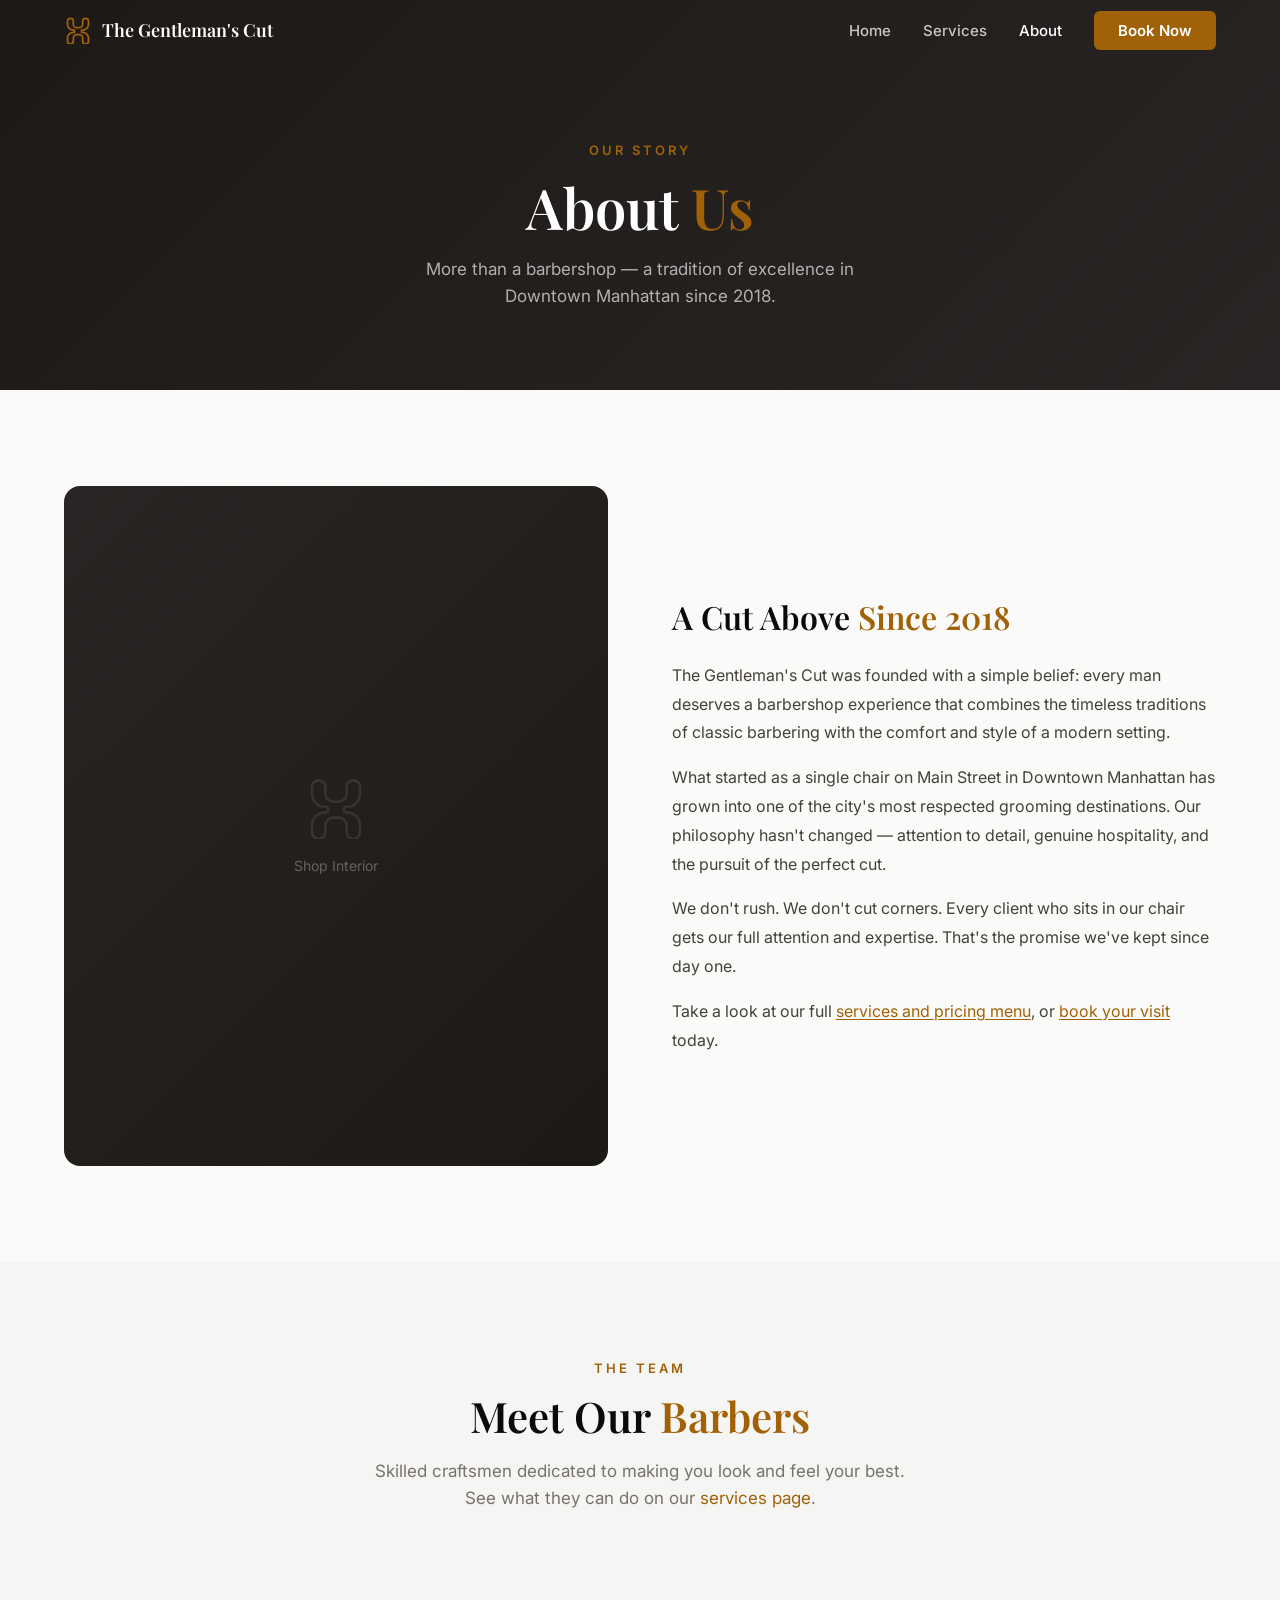
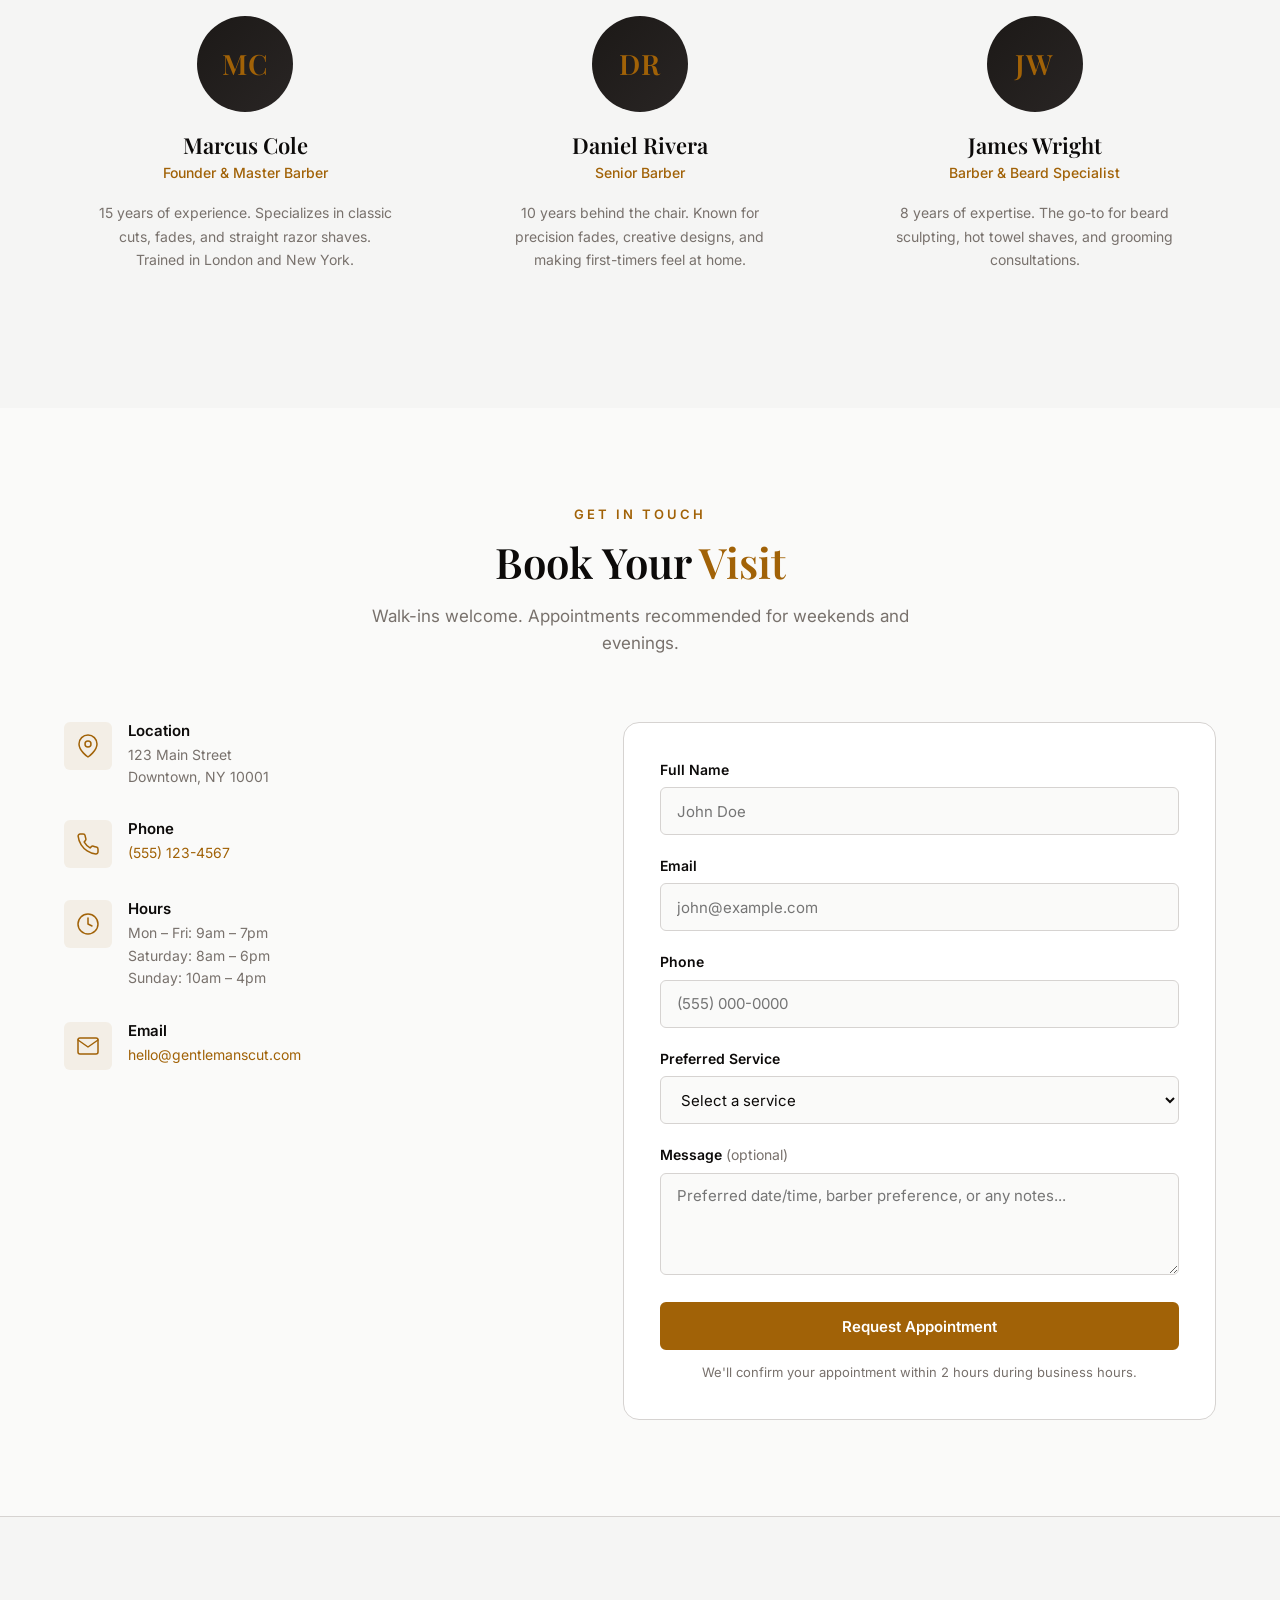
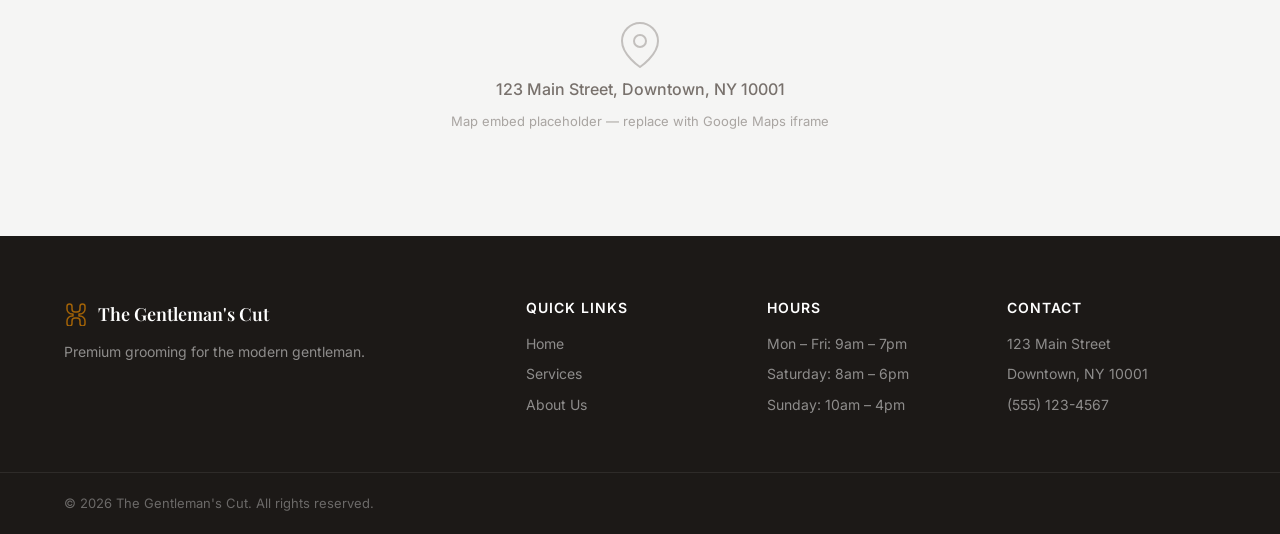
==== about.html @ 681d9142 "Add files via upload" ====
<!DOCTYPE html>
<html lang="en">
<head>
  <meta charset="UTF-8">
  <meta name="viewport" content="width=device-width, initial-scale=1.0">
  <title>About Our Barbers — The Gentleman's Cut, Downtown Manhattan</title>
  <meta name="description" content="Meet the master barbers at The Gentleman's Cut in Downtown Manhattan. Skilled in classic cuts, fades, and straight razor shaves since 2018. Book an appointment or walk in.">
  <link rel="canonical" href="https://www.gentlemanscut.com/about">
  <link rel="preconnect" href="https://fonts.googleapis.com">
  <link rel="preconnect" href="https://fonts.gstatic.com" crossorigin>
  <link href="https://fonts.googleapis.com/css2?family=Inter:wght@300;400;500;600;700&family=Playfair+Display:wght@400;500;600;700&display=swap" rel="stylesheet">
  <link rel="stylesheet" href="styles.css">
</head>
<body>
  <!-- Navigation -->
  <nav class="navbar" id="navbar">
    <div class="container nav-container">
      <a href="index.html" class="nav-logo">
        <span class="logo-icon">
          <svg width="28" height="28" viewBox="0 0 24 24" fill="none" stroke="currentColor" stroke-width="1.5" stroke-linecap="round" stroke-linejoin="round" aria-hidden="true">
            <path d="M5.5 2C4.12 2 3 3.12 3 4.5V7c0 2.76 2.24 5 5 5h1v2H8c-2.76 0-5 2.24-5 5v2.5C3 22.88 4.12 24 5.5 24S8 22.88 8 21.5V19c0-1.66 1.34-3 3-3h2c1.66 0 3 1.34 3 3v2.5c0 1.38 1.12 2.5 2.5 2.5S21 22.88 21 21.5V19c0-2.76-2.24-5-5-5h-1v-2h1c2.76 0 5-2.24 5-5V4.5C21 3.12 19.88 2 18.5 2S16 3.12 16 4.5V7c0 1.66-1.34 3-3 3h-2C9.34 10 8 8.66 8 7V4.5C8 3.12 6.88 2 5.5 2z"/>
          </svg>
        </span>
        <span class="logo-text">The Gentleman's Cut</span>
      </a>
      <button class="nav-toggle" aria-label="Toggle navigation menu" id="navToggle">
        <span></span>
        <span></span>
        <span></span>
      </button>
      <ul class="nav-links" id="navLinks">
        <li><a href="index.html">Home</a></li>
        <li><a href="services.html">Services</a></li>
        <li><a href="about.html" class="active">About</a></li>
        <li><a href="about.html#contact" class="nav-cta">Book Now</a></li>
      </ul>
    </div>
  </nav>

  <!-- Page Header -->
  <section class="page-header">
    <div class="container">
      <p class="section-label">Our Story</p>
      <h1 class="page-title">About <span class="text-accent">Us</span></h1>
      <p class="page-subtitle">More than a barbershop — a tradition of excellence in Downtown Manhattan since 2018.</p>
    </div>
  </section>

  <!-- Story Section -->
  <section class="section">
    <div class="container">
      <div class="story-grid">
        <div class="story-image">
          <div class="story-image-placeholder">
            <svg width="64" height="64" viewBox="0 0 24 24" fill="none" stroke="currentColor" stroke-width="1" stroke-linecap="round" stroke-linejoin="round" opacity="0.3" aria-hidden="true">
              <path d="M5.5 2C4.12 2 3 3.12 3 4.5V7c0 2.76 2.24 5 5 5h1v2H8c-2.76 0-5 2.24-5 5v2.5C3 22.88 4.12 24 5.5 24S8 22.88 8 21.5V19c0-1.66 1.34-3 3-3h2c1.66 0 3 1.34 3 3v2.5c0 1.38 1.12 2.5 2.5 2.5S21 22.88 21 21.5V19c0-2.76-2.24-5-5-5h-1v-2h1c2.76 0 5-2.24 5-5V4.5C21 3.12 19.88 2 18.5 2S16 3.12 16 4.5V7c0 1.66-1.34 3-3 3h-2C9.34 10 8 8.66 8 7V4.5C8 3.12 6.88 2 5.5 2z"/>
            </svg>
            <span>Shop Interior</span>
          </div>
        </div>
        <div class="story-content">
          <h2 class="story-title">A Cut Above <span class="text-accent">Since 2018</span></h2>
          <p>The Gentleman's Cut was founded with a simple belief: every man deserves a barbershop experience that combines the timeless traditions of classic barbering with the comfort and style of a modern setting.</p>
          <p>What started as a single chair on Main Street in Downtown Manhattan has grown into one of the city's most respected grooming destinations. Our philosophy hasn't changed — attention to detail, genuine hospitality, and the pursuit of the perfect cut.</p>
          <p>We don't rush. We don't cut corners. Every client who sits in our chair gets our full attention and expertise. That's the promise we've kept since day one.</p>
          <p>Take a look at our full <a href="services.html">services and pricing menu</a>, or <a href="#contact">book your visit</a> today.</p>
        </div>
      </div>
    </div>
  </section>

  <!-- Team Section -->
  <section class="section section-alt">
    <div class="container">
      <div class="section-header">
        <p class="section-label">The Team</p>
        <h2 class="section-title">Meet Our <span class="text-accent">Barbers</span></h2>
        <p class="section-subtitle">Skilled craftsmen dedicated to making you look and feel your best. See what they can do on our <a href="services.html" style="color: var(--color-accent);">services page</a>.</p>
      </div>
      <div class="team-grid">
        <div class="team-card">
          <div class="team-avatar">
            <span>MC</span>
          </div>
          <h3 class="team-name">Marcus Cole</h3>
          <p class="team-role">Founder & Master Barber</p>
          <p class="team-bio">15 years of experience. Specializes in classic cuts, fades, and straight razor shaves. Trained in London and New York.</p>
        </div>
        <div class="team-card">
          <div class="team-avatar">
            <span>DR</span>
          </div>
          <h3 class="team-name">Daniel Rivera</h3>
          <p class="team-role">Senior Barber</p>
          <p class="team-bio">10 years behind the chair. Known for precision fades, creative designs, and making first-timers feel at home.</p>
        </div>
        <div class="team-card">
          <div class="team-avatar">
            <span>JW</span>
          </div>
          <h3 class="team-name">James Wright</h3>
          <p class="team-role">Barber & Beard Specialist</p>
          <p class="team-bio">8 years of expertise. The go-to for beard sculpting, hot towel shaves, and grooming consultations.</p>
        </div>
      </div>
    </div>
  </section>

  <!-- Contact Section -->
  <section class="section" id="contact">
    <div class="container">
      <div class="section-header">
        <p class="section-label">Get in Touch</p>
        <h2 class="section-title">Book Your <span class="text-accent">Visit</span></h2>
        <p class="section-subtitle">Walk-ins welcome. Appointments recommended for weekends and evenings.</p>
      </div>
      <div class="contact-grid">
        <div class="contact-info">
          <div class="contact-item">
            <div class="contact-icon">
              <svg width="24" height="24" viewBox="0 0 24 24" fill="none" stroke="currentColor" stroke-width="1.5" stroke-linecap="round" stroke-linejoin="round" aria-hidden="true">
                <path d="M21 10c0 7-9 13-9 13s-9-6-9-13a9 9 0 0 1 18 0z"/>
                <circle cx="12" cy="10" r="3"/>
              </svg>
            </div>
            <div>
              <h3>Location</h3>
              <p>123 Main Street<br>Downtown, NY 10001</p>
            </div>
          </div>
          <div class="contact-item">
            <div class="contact-icon">
              <svg width="24" height="24" viewBox="0 0 24 24" fill="none" stroke="currentColor" stroke-width="1.5" stroke-linecap="round" stroke-linejoin="round" aria-hidden="true">
                <path d="M22 16.92v3a2 2 0 0 1-2.18 2 19.79 19.79 0 0 1-8.63-3.07 19.5 19.5 0 0 1-6-6 19.79 19.79 0 0 1-3.07-8.67A2 2 0 0 1 4.11 2h3a2 2 0 0 1 2 1.72 12.84 12.84 0 0 0 .7 2.81 2 2 0 0 1-.45 2.11L8.09 9.91a16 16 0 0 0 6 6l1.27-1.27a2 2 0 0 1 2.11-.45 12.84 12.84 0 0 0 2.81.7A2 2 0 0 1 22 16.92z"/>
              </svg>
            </div>
            <div>
              <h3>Phone</h3>
              <p><a href="tel:+15551234567">(555) 123-4567</a></p>
            </div>
          </div>
          <div class="contact-item">
            <div class="contact-icon">
              <svg width="24" height="24" viewBox="0 0 24 24" fill="none" stroke="currentColor" stroke-width="1.5" stroke-linecap="round" stroke-linejoin="round" aria-hidden="true">
                <circle cx="12" cy="12" r="10"/>
                <polyline points="12 6 12 12 16 14"/>
              </svg>
            </div>
            <div>
              <h3>Hours</h3>
              <p>Mon – Fri: 9am – 7pm<br>
                 Saturday: 8am – 6pm<br>
                 Sunday: 10am – 4pm</p>
            </div>
          </div>
          <div class="contact-item">
            <div class="contact-icon">
              <svg width="24" height="24" viewBox="0 0 24 24" fill="none" stroke="currentColor" stroke-width="1.5" stroke-linecap="round" stroke-linejoin="round" aria-hidden="true">
                <path d="M4 4h16c1.1 0 2 .9 2 2v12c0 1.1-.9 2-2 2H4c-1.1 0-2-.9-2-2V6c0-1.1.9-2 2-2z"/>
                <polyline points="22,6 12,13 2,6"/>
              </svg>
            </div>
            <div>
              <h3>Email</h3>
              <p><a href="mailto:hello@gentlemanscut.com">hello@gentlemanscut.com</a></p>
            </div>
          </div>
        </div>
        <form class="contact-form" onsubmit="handleFormSubmit(event)">
          <div class="form-group">
            <label for="name">Full Name</label>
            <input type="text" id="name" name="name" required placeholder="John Doe">
          </div>
          <div class="form-group">
            <label for="email">Email</label>
            <input type="email" id="email" name="email" required placeholder="john@example.com">
          </div>
          <div class="form-group">
            <label for="phone">Phone</label>
            <input type="tel" id="phone" name="phone" placeholder="(555) 000-0000">
          </div>
          <div class="form-group">
            <label for="service">Preferred Service</label>
            <select id="service" name="service">
              <option value="">Select a service</option>
              <option value="classic-cut">Classic Haircut — $35</option>
              <option value="skin-fade">Skin Fade — $40</option>
              <option value="scissor-cut">Scissor Cut — $45</option>
              <option value="beard-trim">Beard Trim — $20</option>
              <option value="beard-sculpt">Beard Sculpt — $30</option>
              <option value="hot-towel">Hot Towel Shave — $40</option>
              <option value="executive">The Executive — $55</option>
              <option value="full-experience">The Full Experience — $75</option>
              <option value="sharp-up">The Sharp Up — $30</option>
            </select>
          </div>
          <div class="form-group">
            <label for="message">Message <span class="optional">(optional)</span></label>
            <textarea id="message" name="message" rows="4" placeholder="Preferred date/time, barber preference, or any notes..."></textarea>
          </div>
          <button type="submit" class="btn btn-primary btn-full">Request Appointment</button>
          <p class="form-note">We'll confirm your appointment within 2 hours during business hours.</p>
        </form>
      </div>
    </div>
  </section>

  <!-- Map Placeholder -->
  <section class="map-section">
    <div class="map-placeholder">
      <svg width="48" height="48" viewBox="0 0 24 24" fill="none" stroke="currentColor" stroke-width="1" stroke-linecap="round" stroke-linejoin="round" opacity="0.4" aria-hidden="true">
        <path d="M21 10c0 7-9 13-9 13s-9-6-9-13a9 9 0 0 1 18 0z"/>
        <circle cx="12" cy="10" r="3"/>
      </svg>
      <p>123 Main Street, Downtown, NY 10001</p>
      <span class="map-note">Map embed placeholder — replace with Google Maps iframe</span>
    </div>
  </section>

  <!-- Footer -->
  <footer class="footer">
    <div class="container footer-content">
      <div class="footer-brand">
        <a href="index.html" class="nav-logo">
          <span class="logo-icon">
            <svg width="24" height="24" viewBox="0 0 24 24" fill="none" stroke="currentColor" stroke-width="1.5" stroke-linecap="round" stroke-linejoin="round" aria-hidden="true">
              <path d="M5.5 2C4.12 2 3 3.12 3 4.5V7c0 2.76 2.24 5 5 5h1v2H8c-2.76 0-5 2.24-5 5v2.5C3 22.88 4.12 24 5.5 24S8 22.88 8 21.5V19c0-1.66 1.34-3 3-3h2c1.66 0 3 1.34 3 3v2.5c0 1.38 1.12 2.5 2.5 2.5S21 22.88 21 21.5V19c0-2.76-2.24-5-5-5h-1v-2h1c2.76 0 5-2.24 5-5V4.5C21 3.12 19.88 2 18.5 2S16 3.12 16 4.5V7c0 1.66-1.34 3-3 3h-2C9.34 10 8 8.66 8 7V4.5C8 3.12 6.88 2 5.5 2z"/>
            </svg>
          </span>
          <span class="logo-text">The Gentleman's Cut</span>
        </a>
        <p class="footer-tagline">Premium grooming for the modern gentleman.</p>
      </div>
      <div class="footer-links">
        <div class="footer-col">
          <h4>Quick Links</h4>
          <ul>
            <li><a href="index.html">Home</a></li>
            <li><a href="services.html">Services</a></li>
            <li><a href="about.html">About Us</a></li>
          </ul>
        </div>
        <div class="footer-col">
          <h4>Hours</h4>
          <ul>
            <li>Mon – Fri: 9am – 7pm</li>
            <li>Saturday: 8am – 6pm</li>
            <li>Sunday: 10am – 4pm</li>
          </ul>
        </div>
        <div class="footer-col">
          <h4>Contact</h4>
          <ul>
            <li>123 Main Street</li>
            <li>Downtown, NY 10001</li>
            <li><a href="tel:+15551234567">(555) 123-4567</a></li>
          </ul>
        </div>
      </div>
    </div>
    <div class="footer-bottom">
      <div class="container">
        <p>&copy; 2026 The Gentleman's Cut. All rights reserved.</p>
      </div>
    </div>
  </footer>

  <script src="main.js"></script>
</body>
</html>
---- styles.css ----
/* ============================================
   THE GENTLEMAN'S CUT — Design System
   Colors: Dark charcoal + Gold accent
   Typography: Playfair Display + Inter
   ============================================ */

/* --- Reset & Base --- */
*, *::before, *::after {
  margin: 0;
  padding: 0;
  box-sizing: border-box;
}

:root {
  --color-primary: #1C1917;
  --color-primary-light: #292524;
  --color-secondary: #44403C;
  --color-accent: #A16207;
  --color-accent-hover: #CA8A04;
  --color-bg: #FAFAF9;
  --color-bg-alt: #F5F5F4;
  --color-text: #0C0A09;
  --color-text-muted: #78716C;
  --color-card: #FFFFFF;
  --color-border: #D6D3D1;
  --color-destructive: #DC2626;

  --font-heading: 'Playfair Display', Georgia, serif;
  --font-body: 'Inter', -apple-system, BlinkMacSystemFont, sans-serif;

  --shadow-sm: 0 1px 2px rgba(0, 0, 0, 0.05);
  --shadow-md: 0 4px 12px rgba(0, 0, 0, 0.08);
  --shadow-lg: 0 8px 30px rgba(0, 0, 0, 0.12);

  --radius-sm: 6px;
  --radius-md: 10px;
  --radius-lg: 16px;

  --transition: 200ms ease;
}

html {
  scroll-behavior: smooth;
  -webkit-text-size-adjust: 100%;
}

body {
  font-family: var(--font-body);
  font-size: 16px;
  line-height: 1.6;
  color: var(--color-text);
  background-color: var(--color-bg);
  -webkit-font-smoothing: antialiased;
  -moz-osx-font-smoothing: grayscale;
}

a {
  color: inherit;
  text-decoration: none;
}

img {
  max-width: 100%;
  height: auto;
  display: block;
}

ul {
  list-style: none;
}

/* --- Container --- */
.container {
  width: 100%;
  max-width: 1200px;
  margin: 0 auto;
  padding: 0 24px;
}

/* --- Typography --- */
h1, h2, h3, h4, h5, h6 {
  font-family: var(--font-heading);
  font-weight: 600;
  line-height: 1.2;
}

.text-accent {
  color: var(--color-accent);
}

/* --- Buttons --- */
.btn {
  display: inline-flex;
  align-items: center;
  justify-content: center;
  padding: 14px 32px;
  font-family: var(--font-body);
  font-size: 15px;
  font-weight: 600;
  line-height: 1;
  border: 2px solid transparent;
  border-radius: var(--radius-sm);
  cursor: pointer;
  transition: all var(--transition);
  text-decoration: none;
  gap: 8px;
  min-height: 48px;
}

.btn:focus-visible {
  outline: 2px solid var(--color-accent);
  outline-offset: 2px;
}

.btn-primary {
  background-color: var(--color-accent);
  color: #FFFFFF;
  border-color: var(--color-accent);
}

.btn-primary:hover {
  background-color: var(--color-accent-hover);
  border-color: var(--color-accent-hover);
}

.btn-secondary {
  background-color: var(--color-primary);
  color: #FFFFFF;
  border-color: var(--color-primary);
}

.btn-secondary:hover {
  background-color: var(--color-primary-light);
  border-color: var(--color-primary-light);
}

.btn-outline {
  background-color: transparent;
  color: #FFFFFF;
  border-color: rgba(255, 255, 255, 0.4);
}

.btn-outline:hover {
  background-color: rgba(255, 255, 255, 0.1);
  border-color: #FFFFFF;
}

.btn-full {
  width: 100%;
}

/* --- Navigation --- */
.navbar {
  position: fixed;
  top: 0;
  left: 0;
  right: 0;
  z-index: 1000;
  padding: 16px 0;
  transition: all 300ms ease;
  background-color: transparent;
}

.navbar.scrolled {
  background-color: rgba(28, 25, 23, 0.95);
  backdrop-filter: blur(12px);
  -webkit-backdrop-filter: blur(12px);
  padding: 12px 0;
  box-shadow: 0 2px 20px rgba(0, 0, 0, 0.15);
}

.nav-container {
  display: flex;
  align-items: center;
  justify-content: space-between;
}

.nav-logo {
  display: flex;
  align-items: center;
  gap: 10px;
  color: #FFFFFF;
  font-family: var(--font-heading);
  font-size: 18px;
  font-weight: 600;
  transition: opacity var(--transition);
}

.nav-logo:hover {
  opacity: 0.85;
}

.logo-icon {
  display: flex;
  color: var(--color-accent);
}

.nav-links {
  display: flex;
  align-items: center;
  gap: 32px;
}

.nav-links a {
  color: rgba(255, 255, 255, 0.75);
  font-size: 15px;
  font-weight: 500;
  transition: color var(--transition);
  padding: 4px 0;
}

.nav-links a:hover,
.nav-links a.active {
  color: #FFFFFF;
}

.nav-cta {
  background-color: var(--color-accent) !important;
  color: #FFFFFF !important;
  padding: 10px 24px !important;
  border-radius: var(--radius-sm);
  font-weight: 600 !important;
}

.nav-cta:hover {
  background-color: var(--color-accent-hover) !important;
}

.nav-toggle {
  display: none;
  flex-direction: column;
  gap: 5px;
  background: none;
  border: none;
  cursor: pointer;
  padding: 8px;
  min-width: 44px;
  min-height: 44px;
  align-items: center;
  justify-content: center;
}

.nav-toggle span {
  display: block;
  width: 24px;
  height: 2px;
  background-color: #FFFFFF;
  transition: all 250ms ease;
}

/* --- Hero --- */
.hero {
  position: relative;
  min-height: 100dvh;
  display: flex;
  align-items: center;
  background: linear-gradient(135deg, #1C1917 0%, #292524 50%, #1C1917 100%);
  overflow: hidden;
}

.hero::before {
  content: '';
  position: absolute;
  inset: 0;
  background:
    radial-gradient(ellipse at 20% 50%, rgba(161, 98, 7, 0.08) 0%, transparent 60%),
    radial-gradient(ellipse at 80% 20%, rgba(161, 98, 7, 0.05) 0%, transparent 50%);
  pointer-events: none;
}

.hero-overlay {
  position: absolute;
  inset: 0;
  background: url('data:image/svg+xml,<svg xmlns="http://www.w3.org/2000/svg" width="60" height="60"><rect width="60" height="60" fill="none"/><path d="M0 30h60M30 0v60" stroke="rgba(255,255,255,0.02)" stroke-width="1"/></svg>');
  pointer-events: none;
}

.hero-content {
  position: relative;
  z-index: 1;
  padding: 120px 0 80px;
  max-width: 720px;
}

.hero-tagline {
  font-size: 13px;
  font-weight: 600;
  letter-spacing: 3px;
  text-transform: uppercase;
  color: var(--color-accent);
  margin-bottom: 24px;
}

.hero-title {
  font-size: clamp(40px, 6vw, 72px);
  font-weight: 700;
  color: #FFFFFF;
  line-height: 1.1;
  margin-bottom: 24px;
}

.hero-description {
  font-size: 18px;
  color: rgba(255, 255, 255, 0.7);
  line-height: 1.7;
  margin-bottom: 40px;
  max-width: 540px;
}

.hero-actions {
  display: flex;
  gap: 16px;
  flex-wrap: wrap;
}

.hero-stats {
  display: flex;
  align-items: center;
  gap: 32px;
  margin-top: 64px;
  padding-top: 40px;
  border-top: 1px solid rgba(255, 255, 255, 0.1);
}

.stat-number {
  display: block;
  font-family: var(--font-heading);
  font-size: 32px;
  font-weight: 700;
  color: #FFFFFF;
}

.stat-label {
  font-size: 13px;
  color: rgba(255, 255, 255, 0.5);
  text-transform: uppercase;
  letter-spacing: 1px;
  margin-top: 4px;
}

.stat-divider {
  width: 1px;
  height: 40px;
  background-color: rgba(255, 255, 255, 0.1);
}

/* --- Sections --- */
.section {
  padding: 96px 0;
}

.section-dark {
  background-color: var(--color-primary);
  color: #FFFFFF;
}

.section-alt {
  background-color: var(--color-bg-alt);
}

.section-header {
  text-align: center;
  margin-bottom: 64px;
}

.section-label {
  font-size: 13px;
  font-weight: 600;
  letter-spacing: 3px;
  text-transform: uppercase;
  color: var(--color-accent);
  margin-bottom: 12px;
}

.section-title {
  font-size: clamp(28px, 4vw, 42px);
  margin-bottom: 16px;
}

.section-subtitle {
  font-size: 17px;
  color: var(--color-text-muted);
  max-width: 560px;
  margin: 0 auto;
}

.section-dark .section-subtitle {
  color: rgba(255, 255, 255, 0.6);
}

.section-cta {
  text-align: center;
  margin-top: 48px;
}

/* --- Services Preview Grid --- */
.services-grid {
  display: grid;
  grid-template-columns: repeat(auto-fit, minmax(260px, 1fr));
  gap: 24px;
}

.service-card {
  background-color: var(--color-card);
  border: 1px solid var(--color-border);
  border-radius: var(--radius-md);
  padding: 32px 28px;
  transition: all 300ms ease;
}

.service-card:hover {
  transform: translateY(-4px);
  box-shadow: var(--shadow-lg);
  border-color: rgba(161, 98, 7, 0.3);
}

.service-icon {
  width: 56px;
  height: 56px;
  display: flex;
  align-items: center;
  justify-content: center;
  background-color: rgba(161, 98, 7, 0.08);
  border-radius: var(--radius-sm);
  color: var(--color-accent);
  margin-bottom: 20px;
}

.service-name {
  font-size: 20px;
  margin-bottom: 8px;
}

.service-desc {
  font-size: 14px;
  color: var(--color-text-muted);
  line-height: 1.6;
  margin-bottom: 16px;
}

.service-price {
  font-family: var(--font-heading);
  font-size: 18px;
  font-weight: 600;
  color: var(--color-accent);
}

/* --- Features / Why Us --- */
.features-grid {
  display: grid;
  grid-template-columns: repeat(auto-fit, minmax(240px, 1fr));
  gap: 40px;
}

.feature-number {
  font-family: var(--font-heading);
  font-size: 36px;
  font-weight: 700;
  color: var(--color-accent);
  margin-bottom: 12px;
  opacity: 0.6;
}

.feature-title {
  font-size: 20px;
  margin-bottom: 8px;
}

.feature-desc {
  font-size: 15px;
  color: rgba(255, 255, 255, 0.6);
  line-height: 1.6;
}

/* --- Testimonials --- */
.testimonials-grid {
  display: grid;
  grid-template-columns: repeat(auto-fit, minmax(300px, 1fr));
  gap: 24px;
}

.testimonial-card {
  background-color: var(--color-card);
  border: 1px solid var(--color-border);
  border-radius: var(--radius-md);
  padding: 32px;
}

.testimonial-stars {
  display: flex;
  gap: 2px;
  color: var(--color-accent);
  margin-bottom: 16px;
}

.testimonial-text {
  font-size: 15px;
  line-height: 1.7;
  color: var(--color-secondary);
  margin-bottom: 24px;
  font-style: italic;
}

.testimonial-author {
  display: flex;
  align-items: center;
  gap: 12px;
}

.author-avatar {
  width: 44px;
  height: 44px;
  border-radius: 50%;
  background-color: var(--color-primary);
  color: #FFFFFF;
  display: flex;
  align-items: center;
  justify-content: center;
  font-size: 13px;
  font-weight: 600;
  letter-spacing: 0.5px;
}

.author-name {
  font-weight: 600;
  font-size: 15px;
}

.author-role {
  font-size: 13px;
  color: var(--color-text-muted);
}

/* --- CTA Banner --- */
.section-cta-banner {
  background: linear-gradient(135deg, #1C1917 0%, #292524 100%);
  padding: 80px 0;
  text-align: center;
}

.cta-banner-content {
  max-width: 600px;
  margin: 0 auto;
}

.cta-title {
  font-size: clamp(28px, 4vw, 40px);
  color: #FFFFFF;
  margin-bottom: 16px;
}

.cta-description {
  font-size: 17px;
  color: rgba(255, 255, 255, 0.65);
  margin-bottom: 32px;
}

.section-cta-banner .hero-actions {
  justify-content: center;
}

/* --- Page Header --- */
.page-header {
  background: linear-gradient(135deg, #1C1917 0%, #292524 100%);
  padding: 140px 0 80px;
  text-align: center;
}

.page-title {
  font-size: clamp(36px, 5vw, 56px);
  color: #FFFFFF;
  margin-bottom: 16px;
}

.page-subtitle {
  font-size: 17px;
  color: rgba(255, 255, 255, 0.65);
  max-width: 500px;
  margin: 0 auto;
}

.page-header .section-label {
  margin-bottom: 12px;
}

/* --- Services Pricing --- */
.service-category {
  margin-bottom: 24px;
}

.category-header {
  display: flex;
  align-items: center;
  gap: 24px;
  margin-bottom: 32px;
}

.category-title {
  font-size: 28px;
  white-space: nowrap;
}

.category-line {
  flex: 1;
  height: 1px;
  background-color: var(--color-border);
}

.pricing-list {
  display: flex;
  flex-direction: column;
  gap: 0;
}

.pricing-item {
  display: flex;
  align-items: center;
  justify-content: space-between;
  padding: 24px 0;
  border-bottom: 1px solid var(--color-border);
  gap: 24px;
}

.pricing-item:last-child {
  border-bottom: none;
}

.pricing-name {
  font-family: var(--font-heading);
  font-size: 18px;
  font-weight: 600;
  margin-bottom: 4px;
}

.pricing-desc {
  font-size: 14px;
  color: var(--color-text-muted);
}

.pricing-price {
  font-family: var(--font-heading);
  font-size: 24px;
  font-weight: 700;
  color: var(--color-accent);
  white-space: nowrap;
}

.pricing-badge {
  display: inline-block;
  font-family: var(--font-body);
  font-size: 11px;
  font-weight: 600;
  letter-spacing: 0.5px;
  text-transform: uppercase;
  background-color: rgba(161, 98, 7, 0.1);
  color: var(--color-accent);
  padding: 3px 8px;
  border-radius: 4px;
  vertical-align: middle;
  margin-left: 8px;
}

/* --- Packages --- */
.packages-grid {
  display: grid;
  grid-template-columns: repeat(auto-fit, minmax(280px, 1fr));
  gap: 24px;
  margin-top: 16px;
}

.package-card {
  background-color: var(--color-card);
  border: 1px solid var(--color-border);
  border-radius: var(--radius-lg);
  padding: 36px 28px;
  position: relative;
  transition: all 300ms ease;
}

.package-card:hover {
  transform: translateY(-4px);
  box-shadow: var(--shadow-lg);
}

.package-featured {
  border-color: var(--color-accent);
  box-shadow: 0 0 0 1px var(--color-accent);
}

.package-label {
  font-size: 12px;
  font-weight: 700;
  letter-spacing: 1px;
  text-transform: uppercase;
  color: var(--color-accent);
  margin-bottom: 16px;
}

.package-name {
  font-size: 24px;
  margin-bottom: 8px;
}

.package-price {
  margin-bottom: 24px;
}

.price-amount {
  font-family: var(--font-heading);
  font-size: 40px;
  font-weight: 700;
  color: var(--color-primary);
}

.package-includes {
  display: flex;
  flex-direction: column;
  gap: 12px;
  margin-bottom: 28px;
}

.package-includes li {
  display: flex;
  align-items: center;
  gap: 10px;
  font-size: 15px;
  color: var(--color-secondary);
}

.package-includes svg {
  color: var(--color-accent);
  flex-shrink: 0;
}

/* --- Story / About --- */
.story-grid {
  display: grid;
  grid-template-columns: 1fr 1fr;
  gap: 64px;
  align-items: center;
}

.story-image-placeholder {
  aspect-ratio: 4 / 5;
  background: linear-gradient(135deg, #292524, #1C1917);
  border-radius: var(--radius-lg);
  display: flex;
  flex-direction: column;
  align-items: center;
  justify-content: center;
  gap: 16px;
  color: rgba(255, 255, 255, 0.3);
  font-size: 14px;
}

.story-title {
  font-size: 32px;
  margin-bottom: 24px;
}

.story-content p {
  font-size: 16px;
  line-height: 1.8;
  color: var(--color-secondary);
  margin-bottom: 16px;
}

.story-content p:last-child {
  margin-bottom: 0;
}

.story-content a {
  color: var(--color-accent);
  text-decoration: underline;
  text-underline-offset: 2px;
  transition: color var(--transition);
}

.story-content a:hover {
  color: var(--color-accent-hover);
}

/* --- Team --- */
.team-grid {
  display: grid;
  grid-template-columns: repeat(auto-fit, minmax(280px, 1fr));
  gap: 32px;
}

.team-card {
  text-align: center;
  padding: 40px 24px;
}

.team-avatar {
  width: 96px;
  height: 96px;
  border-radius: 50%;
  background: linear-gradient(135deg, #1C1917, #292524);
  color: var(--color-accent);
  display: flex;
  align-items: center;
  justify-content: center;
  font-family: var(--font-heading);
  font-size: 28px;
  font-weight: 600;
  margin: 0 auto 20px;
  letter-spacing: 1px;
}

.team-name {
  font-size: 22px;
  margin-bottom: 4px;
}

.team-role {
  font-size: 14px;
  color: var(--color-accent);
  font-weight: 500;
  margin-bottom: 16px;
}

.team-bio {
  font-size: 14px;
  color: var(--color-text-muted);
  line-height: 1.7;
  max-width: 300px;
  margin: 0 auto;
}

/* --- Contact --- */
.contact-grid {
  display: grid;
  grid-template-columns: 1fr 1.2fr;
  gap: 64px;
  align-items: start;
}

.contact-item {
  display: flex;
  gap: 16px;
  margin-bottom: 32px;
}

.contact-icon {
  width: 48px;
  height: 48px;
  display: flex;
  align-items: center;
  justify-content: center;
  background-color: rgba(161, 98, 7, 0.08);
  border-radius: var(--radius-sm);
  color: var(--color-accent);
  flex-shrink: 0;
}

.contact-item h3 {
  font-family: var(--font-body);
  font-size: 15px;
  font-weight: 600;
  margin-bottom: 4px;
}

.contact-item p {
  font-size: 14px;
  color: var(--color-text-muted);
  line-height: 1.6;
}

.contact-item a {
  color: var(--color-accent);
  transition: color var(--transition);
}

.contact-item a:hover {
  color: var(--color-accent-hover);
}

/* --- Form --- */
.contact-form {
  background-color: var(--color-card);
  border: 1px solid var(--color-border);
  border-radius: var(--radius-lg);
  padding: 36px;
}

.form-group {
  margin-bottom: 20px;
}

.form-group label {
  display: block;
  font-size: 14px;
  font-weight: 600;
  margin-bottom: 6px;
  color: var(--color-text);
}

.optional {
  font-weight: 400;
  color: var(--color-text-muted);
}

.form-group input,
.form-group select,
.form-group textarea {
  width: 100%;
  padding: 12px 16px;
  font-family: var(--font-body);
  font-size: 15px;
  color: var(--color-text);
  background-color: var(--color-bg);
  border: 1px solid var(--color-border);
  border-radius: var(--radius-sm);
  transition: border-color var(--transition);
  min-height: 48px;
}

.form-group input:focus,
.form-group select:focus,
.form-group textarea:focus {
  outline: none;
  border-color: var(--color-accent);
  box-shadow: 0 0 0 3px rgba(161, 98, 7, 0.1);
}

.form-group textarea {
  resize: vertical;
  min-height: 100px;
}

.form-note {
  font-size: 13px;
  color: var(--color-text-muted);
  margin-top: 12px;
  text-align: center;
}

/* --- Map --- */
.map-section {
  height: 320px;
}

.map-placeholder {
  width: 100%;
  height: 100%;
  background-color: var(--color-bg-alt);
  border-top: 1px solid var(--color-border);
  display: flex;
  flex-direction: column;
  align-items: center;
  justify-content: center;
  gap: 8px;
  color: var(--color-text-muted);
}

.map-placeholder p {
  font-size: 16px;
  font-weight: 500;
}

.map-note {
  font-size: 13px;
  opacity: 0.6;
}

/* --- Footer --- */
.footer {
  background-color: var(--color-primary);
  color: rgba(255, 255, 255, 0.8);
  padding-top: 64px;
}

.footer-content {
  display: grid;
  grid-template-columns: 1.2fr 2fr;
  gap: 48px;
  padding-bottom: 48px;
}

.footer-brand .nav-logo {
  margin-bottom: 12px;
}

.footer-tagline {
  font-size: 14px;
  color: rgba(255, 255, 255, 0.5);
}

.footer-links {
  display: grid;
  grid-template-columns: repeat(3, 1fr);
  gap: 32px;
}

.footer-col h4 {
  font-family: var(--font-body);
  font-size: 14px;
  font-weight: 600;
  color: #FFFFFF;
  margin-bottom: 16px;
  text-transform: uppercase;
  letter-spacing: 1px;
}

.footer-col li {
  font-size: 14px;
  margin-bottom: 8px;
  color: rgba(255, 255, 255, 0.5);
}

.footer-col a {
  transition: color var(--transition);
}

.footer-col a:hover {
  color: #FFFFFF;
}

.footer-bottom {
  border-top: 1px solid rgba(255, 255, 255, 0.08);
  padding: 20px 0;
}

.footer-bottom p {
  font-size: 13px;
  color: rgba(255, 255, 255, 0.35);
}

/* ============================================
   RESPONSIVE
   ============================================ */

@media (max-width: 1024px) {
  .story-grid {
    grid-template-columns: 1fr;
    gap: 40px;
  }

  .story-image {
    order: -1;
  }

  .story-image-placeholder {
    aspect-ratio: 16 / 9;
  }
}

@media (max-width: 768px) {
  .section {
    padding: 64px 0;
  }

  /* Mobile Nav */
  .nav-toggle {
    display: flex;
  }

  .nav-links {
    position: fixed;
    top: 0;
    right: -100%;
    width: 280px;
    height: 100dvh;
    background-color: var(--color-primary);
    flex-direction: column;
    align-items: flex-start;
    padding: 80px 32px 32px;
    gap: 0;
    transition: right 300ms ease;
    box-shadow: -4px 0 30px rgba(0, 0, 0, 0.3);
  }

  .nav-links.open {
    right: 0;
  }

  .nav-links li {
    width: 100%;
  }

  .nav-links a {
    display: block;
    padding: 14px 0;
    font-size: 17px;
    border-bottom: 1px solid rgba(255, 255, 255, 0.06);
  }

  .nav-cta {
    margin-top: 16px;
    text-align: center;
  }

  /* Hero */
  .hero-content {
    padding: 100px 0 60px;
  }

  .hero-stats {
    flex-wrap: wrap;
    gap: 24px;
  }

  .stat-divider {
    display: none;
  }

  /* Footer */
  .footer-content {
    grid-template-columns: 1fr;
    gap: 32px;
  }

  .footer-links {
    grid-template-columns: repeat(2, 1fr);
  }

  /* Contact */
  .contact-grid {
    grid-template-columns: 1fr;
    gap: 40px;
  }

  /* Packages */
  .packages-grid {
    grid-template-columns: 1fr;
    max-width: 400px;
    margin-left: auto;
    margin-right: auto;
  }

  .page-header {
    padding: 120px 0 60px;
  }
}

@media (max-width: 480px) {
  .container {
    padding: 0 16px;
  }

  .hero-actions {
    flex-direction: column;
  }

  .hero-actions .btn {
    width: 100%;
  }

  .footer-links {
    grid-template-columns: 1fr;
  }

  .section-cta-banner {
    padding: 60px 0;
  }

  .contact-form {
    padding: 24px;
  }
}

/* --- Reduced Motion --- */
@media (prefers-reduced-motion: reduce) {
  *, *::before, *::after {
    animation-duration: 0.01ms !important;
    transition-duration: 0.01ms !important;
    scroll-behavior: auto !important;
  }
}

/* --- Focus visible --- */
a:focus-visible,
button:focus-visible,
input:focus-visible,
select:focus-visible,
textarea:focus-visible {
  outline: 2px solid var(--color-accent);
  outline-offset: 2px;
}
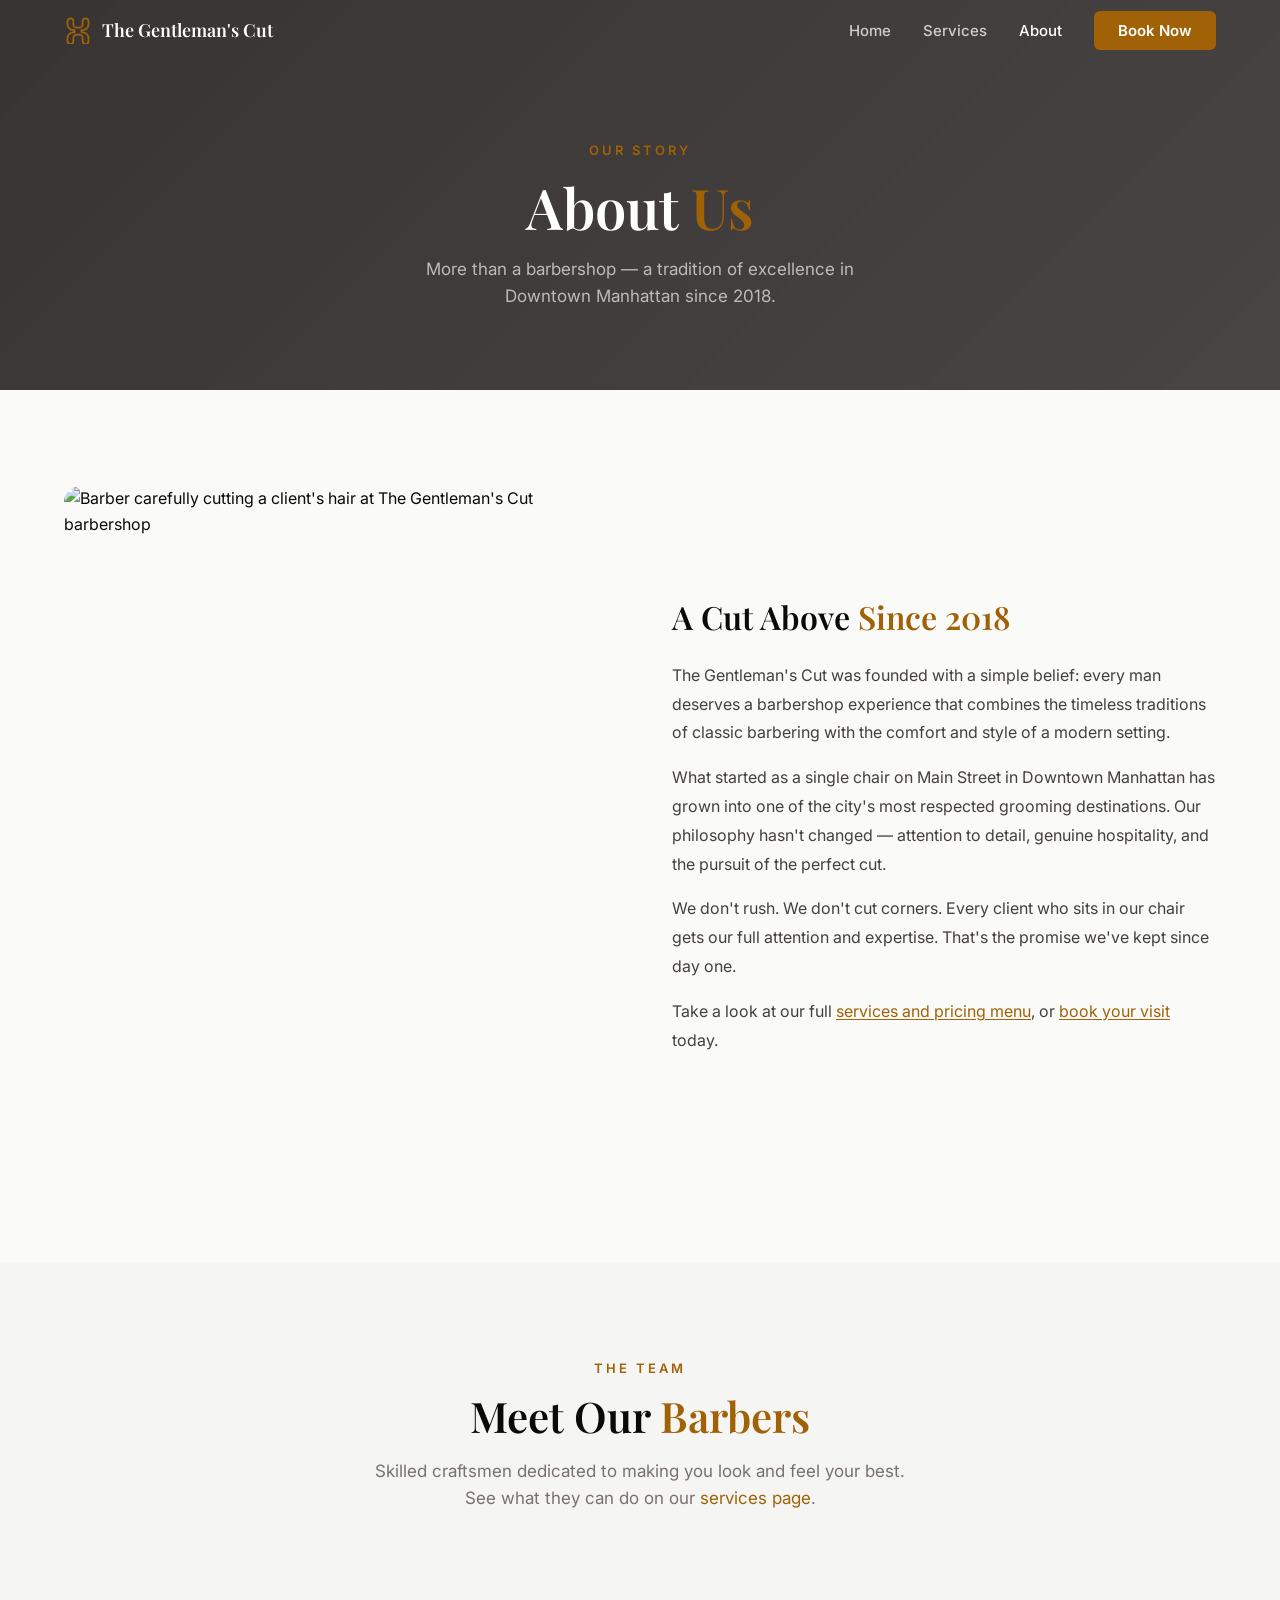
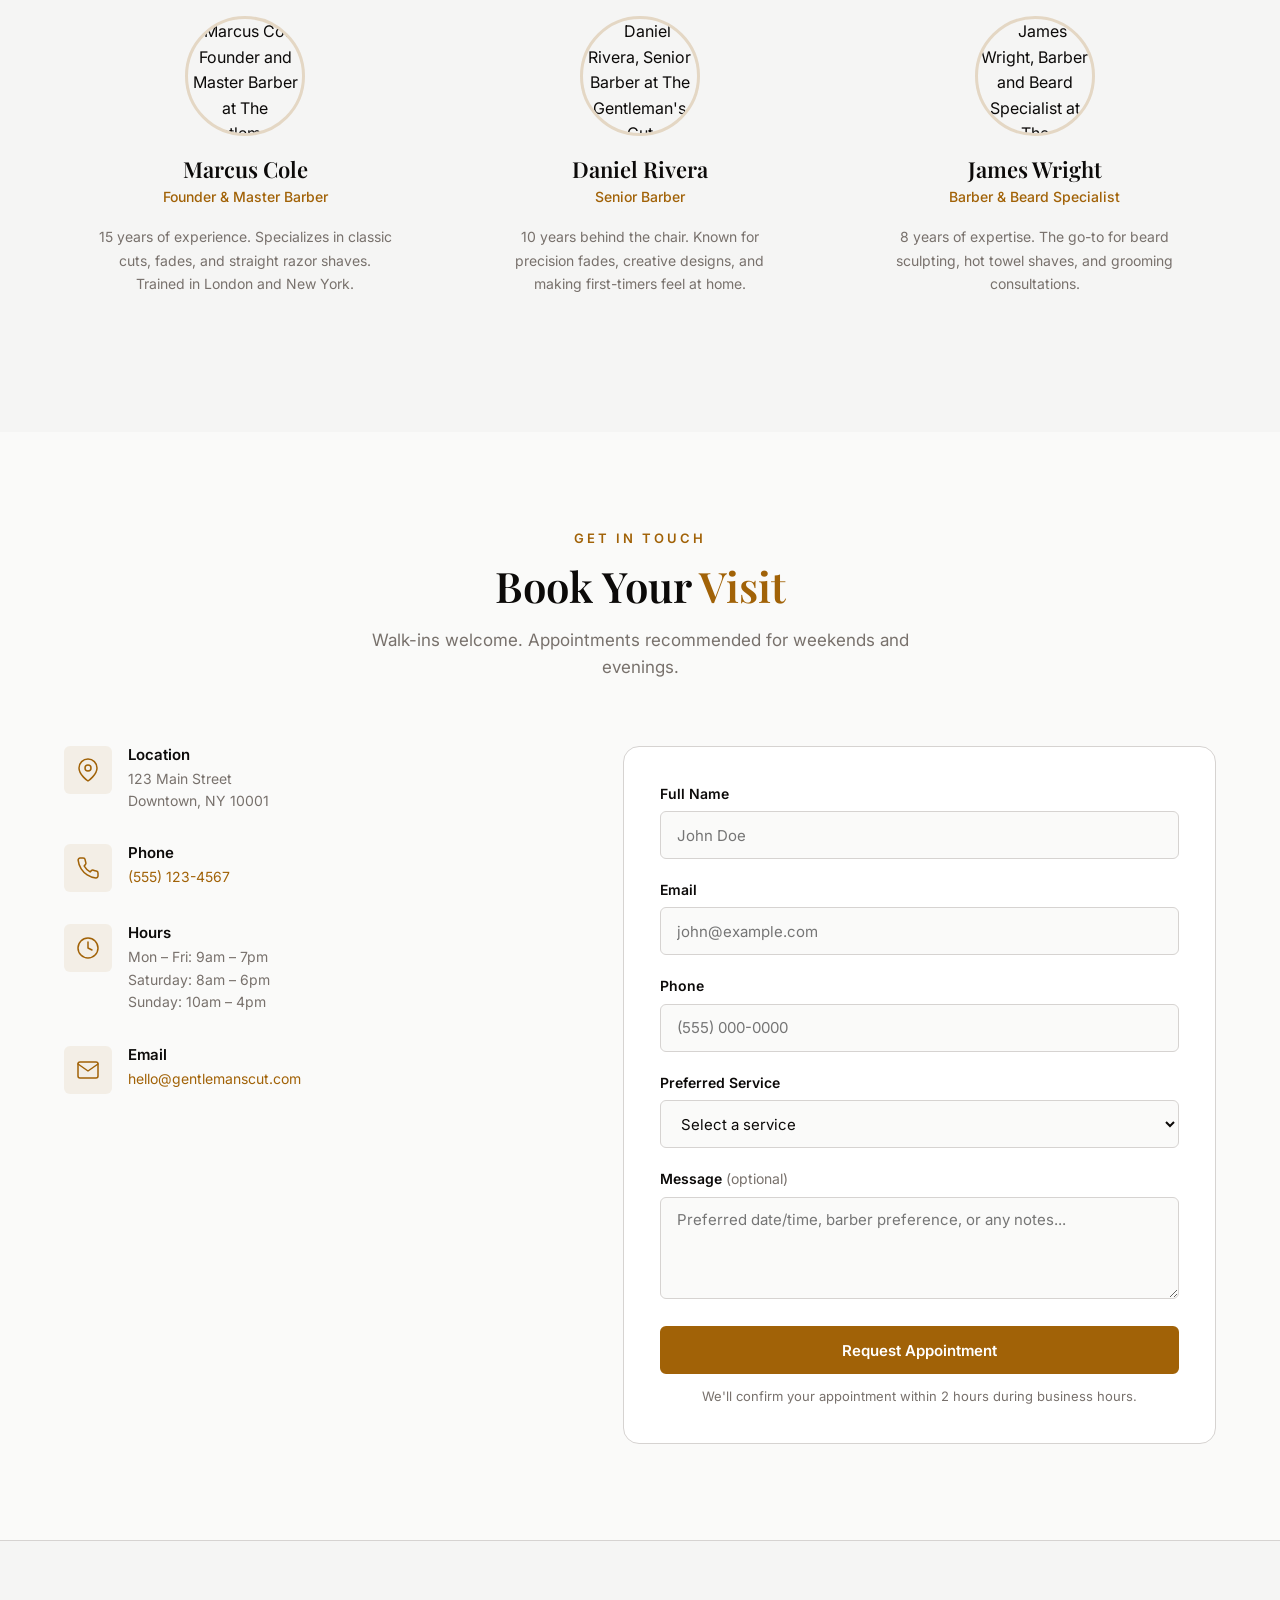
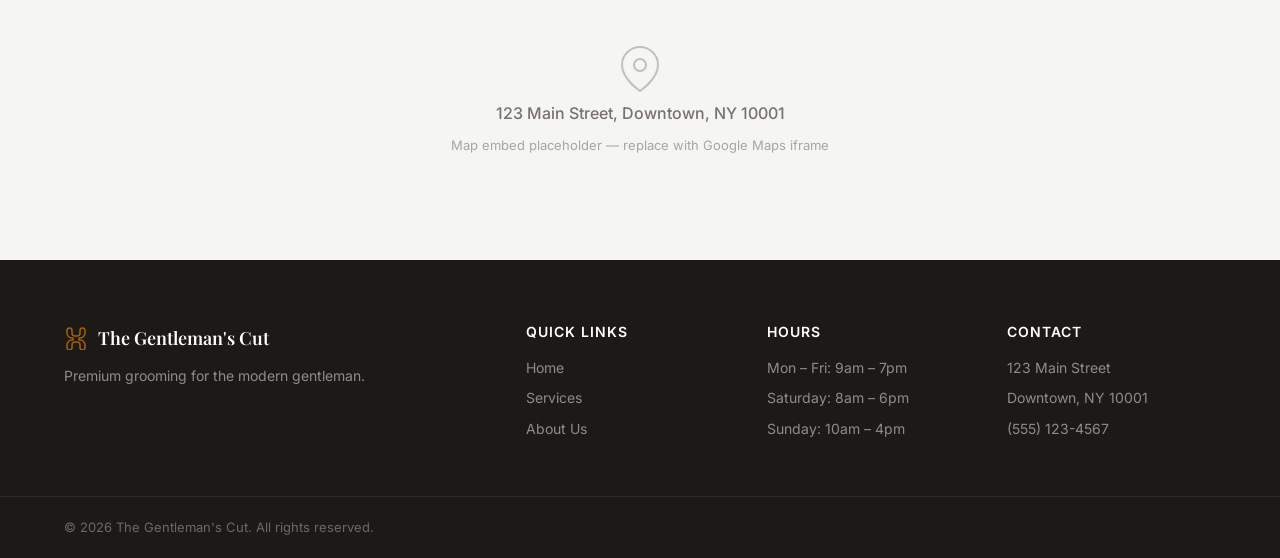
==== commit 00bf69fc: "Add files via upload" ====
--- a/about.html
+++ b/about.html
@@ -5,7 +5,7 @@
   <meta name="viewport" content="width=device-width, initial-scale=1.0">
   <title>About Our Barbers — The Gentleman's Cut, Downtown Manhattan</title>
   <meta name="description" content="Meet the master barbers at The Gentleman's Cut in Downtown Manhattan. Skilled in classic cuts, fades, and straight razor shaves since 2018. Book an appointment or walk in.">
-  <link rel="canonical" href="https://www.gentlemanscut.com/about">
+  <link rel="canonical" href="https://bycedricstudio.github.io/byCedricStudio.github.io-demoBarbershop/about.html">
   <link rel="preconnect" href="https://fonts.googleapis.com">
   <link rel="preconnect" href="https://fonts.gstatic.com" crossorigin>
   <link href="https://fonts.googleapis.com/css2?family=Inter:wght@300;400;500;600;700&family=Playfair+Display:wght@400;500;600;700&display=swap" rel="stylesheet">
@@ -15,7 +15,7 @@
   <!-- Navigation -->
   <nav class="navbar" id="navbar">
     <div class="container nav-container">
-      <a href="index.html" class="nav-logo">
+      <a href="/byCedricStudio.github.io-demoBarbershop/" class="nav-logo">
         <span class="logo-icon">
           <svg width="28" height="28" viewBox="0 0 24 24" fill="none" stroke="currentColor" stroke-width="1.5" stroke-linecap="round" stroke-linejoin="round" aria-hidden="true">
             <path d="M5.5 2C4.12 2 3 3.12 3 4.5V7c0 2.76 2.24 5 5 5h1v2H8c-2.76 0-5 2.24-5 5v2.5C3 22.88 4.12 24 5.5 24S8 22.88 8 21.5V19c0-1.66 1.34-3 3-3h2c1.66 0 3 1.34 3 3v2.5c0 1.38 1.12 2.5 2.5 2.5S21 22.88 21 21.5V19c0-2.76-2.24-5-5-5h-1v-2h1c2.76 0 5-2.24 5-5V4.5C21 3.12 19.88 2 18.5 2S16 3.12 16 4.5V7c0 1.66-1.34 3-3 3h-2C9.34 10 8 8.66 8 7V4.5C8 3.12 6.88 2 5.5 2z"/>
@@ -29,10 +29,10 @@
         <span></span>
       </button>
       <ul class="nav-links" id="navLinks">
-        <li><a href="index.html">Home</a></li>
-        <li><a href="services.html">Services</a></li>
-        <li><a href="about.html" class="active">About</a></li>
-        <li><a href="about.html#contact" class="nav-cta">Book Now</a></li>
+        <li><a href="/byCedricStudio.github.io-demoBarbershop/">Home</a></li>
+        <li><a href="/byCedricStudio.github.io-demoBarbershop/services.html">Services</a></li>
+        <li><a href="/byCedricStudio.github.io-demoBarbershop/about.html" class="active">About</a></li>
+        <li><a href="/byCedricStudio.github.io-demoBarbershop/about.html#contact" class="nav-cta">Book Now</a></li>
       </ul>
     </div>
   </nav>
@@ -51,19 +51,21 @@
     <div class="container">
       <div class="story-grid">
         <div class="story-image">
-          <div class="story-image-placeholder">
-            <svg width="64" height="64" viewBox="0 0 24 24" fill="none" stroke="currentColor" stroke-width="1" stroke-linecap="round" stroke-linejoin="round" opacity="0.3" aria-hidden="true">
-              <path d="M5.5 2C4.12 2 3 3.12 3 4.5V7c0 2.76 2.24 5 5 5h1v2H8c-2.76 0-5 2.24-5 5v2.5C3 22.88 4.12 24 5.5 24S8 22.88 8 21.5V19c0-1.66 1.34-3 3-3h2c1.66 0 3 1.34 3 3v2.5c0 1.38 1.12 2.5 2.5 2.5S21 22.88 21 21.5V19c0-2.76-2.24-5-5-5h-1v-2h1c2.76 0 5-2.24 5-5V4.5C21 3.12 19.88 2 18.5 2S16 3.12 16 4.5V7c0 1.66-1.34 3-3 3h-2C9.34 10 8 8.66 8 7V4.5C8 3.12 6.88 2 5.5 2z"/>
-            </svg>
-            <span>Shop Interior</span>
-          </div>
+          <img
+            src="https://images.unsplash.com/photo-1599351431202-1e0f0137899a?w=800&q=80&auto=format"
+            alt="Barber carefully cutting a client's hair at The Gentleman's Cut barbershop"
+            class="story-img"
+            width="800"
+            height="1000"
+            loading="lazy"
+          >
         </div>
         <div class="story-content">
           <h2 class="story-title">A Cut Above <span class="text-accent">Since 2018</span></h2>
           <p>The Gentleman's Cut was founded with a simple belief: every man deserves a barbershop experience that combines the timeless traditions of classic barbering with the comfort and style of a modern setting.</p>
           <p>What started as a single chair on Main Street in Downtown Manhattan has grown into one of the city's most respected grooming destinations. Our philosophy hasn't changed — attention to detail, genuine hospitality, and the pursuit of the perfect cut.</p>
           <p>We don't rush. We don't cut corners. Every client who sits in our chair gets our full attention and expertise. That's the promise we've kept since day one.</p>
-          <p>Take a look at our full <a href="services.html">services and pricing menu</a>, or <a href="#contact">book your visit</a> today.</p>
+          <p>Take a look at our full <a href="/byCedricStudio.github.io-demoBarbershop/services.html">services and pricing menu</a>, or <a href="#contact">book your visit</a> today.</p>
         </div>
       </div>
     </div>
@@ -75,29 +77,44 @@
       <div class="section-header">
         <p class="section-label">The Team</p>
         <h2 class="section-title">Meet Our <span class="text-accent">Barbers</span></h2>
-        <p class="section-subtitle">Skilled craftsmen dedicated to making you look and feel your best. See what they can do on our <a href="services.html" style="color: var(--color-accent);">services page</a>.</p>
+        <p class="section-subtitle">Skilled craftsmen dedicated to making you look and feel your best. See what they can do on our <a href="/byCedricStudio.github.io-demoBarbershop/services.html" style="color: var(--color-accent);">services page</a>.</p>
       </div>
       <div class="team-grid">
         <div class="team-card">
-          <div class="team-avatar">
-            <span>MC</span>
-          </div>
+          <img
+            src="https://images.unsplash.com/photo-1507003211169-0a1dd7228f2d?w=300&q=80&auto=format&fit=crop&crop=face"
+            alt="Marcus Cole, Founder and Master Barber at The Gentleman's Cut"
+            class="team-photo"
+            width="300"
+            height="300"
+            loading="lazy"
+          >
           <h3 class="team-name">Marcus Cole</h3>
           <p class="team-role">Founder & Master Barber</p>
           <p class="team-bio">15 years of experience. Specializes in classic cuts, fades, and straight razor shaves. Trained in London and New York.</p>
         </div>
         <div class="team-card">
-          <div class="team-avatar">
-            <span>DR</span>
-          </div>
+          <img
+            src="https://images.unsplash.com/photo-1506794778202-cad84cf45f1d?w=300&q=80&auto=format&fit=crop&crop=face"
+            alt="Daniel Rivera, Senior Barber at The Gentleman's Cut"
+            class="team-photo"
+            width="300"
+            height="300"
+            loading="lazy"
+          >
           <h3 class="team-name">Daniel Rivera</h3>
           <p class="team-role">Senior Barber</p>
           <p class="team-bio">10 years behind the chair. Known for precision fades, creative designs, and making first-timers feel at home.</p>
         </div>
         <div class="team-card">
-          <div class="team-avatar">
-            <span>JW</span>
-          </div>
+          <img
+            src="https://images.unsplash.com/photo-1500648767791-00dcc994a43e?w=300&q=80&auto=format&fit=crop&crop=face"
+            alt="James Wright, Barber and Beard Specialist at The Gentleman's Cut"
+            class="team-photo"
+            width="300"
+            height="300"
+            loading="lazy"
+          >
           <h3 class="team-name">James Wright</h3>
           <p class="team-role">Barber & Beard Specialist</p>
           <p class="team-bio">8 years of expertise. The go-to for beard sculpting, hot towel shaves, and grooming consultations.</p>
@@ -221,7 +238,7 @@
   <footer class="footer">
     <div class="container footer-content">
       <div class="footer-brand">
-        <a href="index.html" class="nav-logo">
+        <a href="/byCedricStudio.github.io-demoBarbershop/" class="nav-logo">
           <span class="logo-icon">
             <svg width="24" height="24" viewBox="0 0 24 24" fill="none" stroke="currentColor" stroke-width="1.5" stroke-linecap="round" stroke-linejoin="round" aria-hidden="true">
               <path d="M5.5 2C4.12 2 3 3.12 3 4.5V7c0 2.76 2.24 5 5 5h1v2H8c-2.76 0-5 2.24-5 5v2.5C3 22.88 4.12 24 5.5 24S8 22.88 8 21.5V19c0-1.66 1.34-3 3-3h2c1.66 0 3 1.34 3 3v2.5c0 1.38 1.12 2.5 2.5 2.5S21 22.88 21 21.5V19c0-2.76-2.24-5-5-5h-1v-2h1c2.76 0 5-2.24 5-5V4.5C21 3.12 19.88 2 18.5 2S16 3.12 16 4.5V7c0 1.66-1.34 3-3 3h-2C9.34 10 8 8.66 8 7V4.5C8 3.12 6.88 2 5.5 2z"/>
@@ -235,9 +252,9 @@
         <div class="footer-col">
           <h4>Quick Links</h4>
           <ul>
-            <li><a href="index.html">Home</a></li>
-            <li><a href="services.html">Services</a></li>
-            <li><a href="about.html">About Us</a></li>
+            <li><a href="/byCedricStudio.github.io-demoBarbershop/">Home</a></li>
+            <li><a href="/byCedricStudio.github.io-demoBarbershop/services.html">Services</a></li>
+            <li><a href="/byCedricStudio.github.io-demoBarbershop/about.html">About Us</a></li>
           </ul>
         </div>
         <div class="footer-col">
--- a/styles.css
+++ b/styles.css
@@ -254,7 +254,9 @@
   min-height: 100dvh;
   display: flex;
   align-items: center;
-  background: linear-gradient(135deg, #1C1917 0%, #292524 50%, #1C1917 100%);
+  background:
+    linear-gradient(135deg, rgba(28, 25, 23, 0.85) 0%, rgba(41, 37, 36, 0.8) 50%, rgba(28, 25, 23, 0.9) 100%),
+    url('https://images.unsplash.com/photo-1585747860019-8e41b4bed86f?w=1920&q=80&auto=format') center/cover no-repeat;
   overflow: hidden;
 }
 
@@ -263,8 +265,8 @@
   position: absolute;
   inset: 0;
   background:
-    radial-gradient(ellipse at 20% 50%, rgba(161, 98, 7, 0.08) 0%, transparent 60%),
-    radial-gradient(ellipse at 80% 20%, rgba(161, 98, 7, 0.05) 0%, transparent 50%);
+    radial-gradient(ellipse at 20% 50%, rgba(161, 98, 7, 0.12) 0%, transparent 60%),
+    radial-gradient(ellipse at 80% 20%, rgba(161, 98, 7, 0.08) 0%, transparent 50%);
   pointer-events: none;
 }
 
@@ -404,8 +406,30 @@
   background-color: var(--color-card);
   border: 1px solid var(--color-border);
   border-radius: var(--radius-md);
-  padding: 32px 28px;
+  padding: 0;
+  overflow: hidden;
   transition: all 300ms ease;
+}
+
+.service-card-img {
+  width: 100%;
+  height: 180px;
+  object-fit: cover;
+}
+
+.service-card .service-name,
+.service-card .service-desc,
+.service-card .service-price {
+  padding-left: 28px;
+  padding-right: 28px;
+}
+
+.service-card .service-name {
+  padding-top: 24px;
+}
+
+.service-card .service-price {
+  padding-bottom: 28px;
 }
 
 .service-card:hover {
@@ -533,7 +557,9 @@
 
 /* --- CTA Banner --- */
 .section-cta-banner {
-  background: linear-gradient(135deg, #1C1917 0%, #292524 100%);
+  background:
+    linear-gradient(135deg, rgba(28, 25, 23, 0.9) 0%, rgba(41, 37, 36, 0.88) 100%),
+    url('https://images.unsplash.com/photo-1621605815971-fbc98d665033?w=1920&q=80&auto=format') center/cover no-repeat;
   padding: 80px 0;
   text-align: center;
 }
@@ -561,7 +587,9 @@
 
 /* --- Page Header --- */
 .page-header {
-  background: linear-gradient(135deg, #1C1917 0%, #292524 100%);
+  background:
+    linear-gradient(135deg, rgba(28, 25, 23, 0.88) 0%, rgba(41, 37, 36, 0.85) 100%),
+    url('https://images.unsplash.com/photo-1503951914875-452162b0f3f1?w=1920&q=80&auto=format') center/cover no-repeat;
   padding: 140px 0 80px;
   text-align: center;
 }
@@ -740,6 +768,13 @@
   align-items: center;
 }
 
+.story-img {
+  width: 100%;
+  aspect-ratio: 4 / 5;
+  object-fit: cover;
+  border-radius: var(--radius-lg);
+}
+
 .story-image-placeholder {
   aspect-ratio: 4 / 5;
   background: linear-gradient(135deg, #292524, #1C1917);
@@ -790,6 +825,15 @@
 .team-card {
   text-align: center;
   padding: 40px 24px;
+}
+
+.team-photo {
+  width: 120px;
+  height: 120px;
+  border-radius: 50%;
+  object-fit: cover;
+  margin: 0 auto 20px;
+  border: 3px solid rgba(161, 98, 7, 0.2);
 }
 
 .team-avatar {
@@ -1041,6 +1085,10 @@
     order: -1;
   }
 
+  .story-img {
+    aspect-ratio: 16 / 9;
+  }
+
   .story-image-placeholder {
     aspect-ratio: 16 / 9;
   }
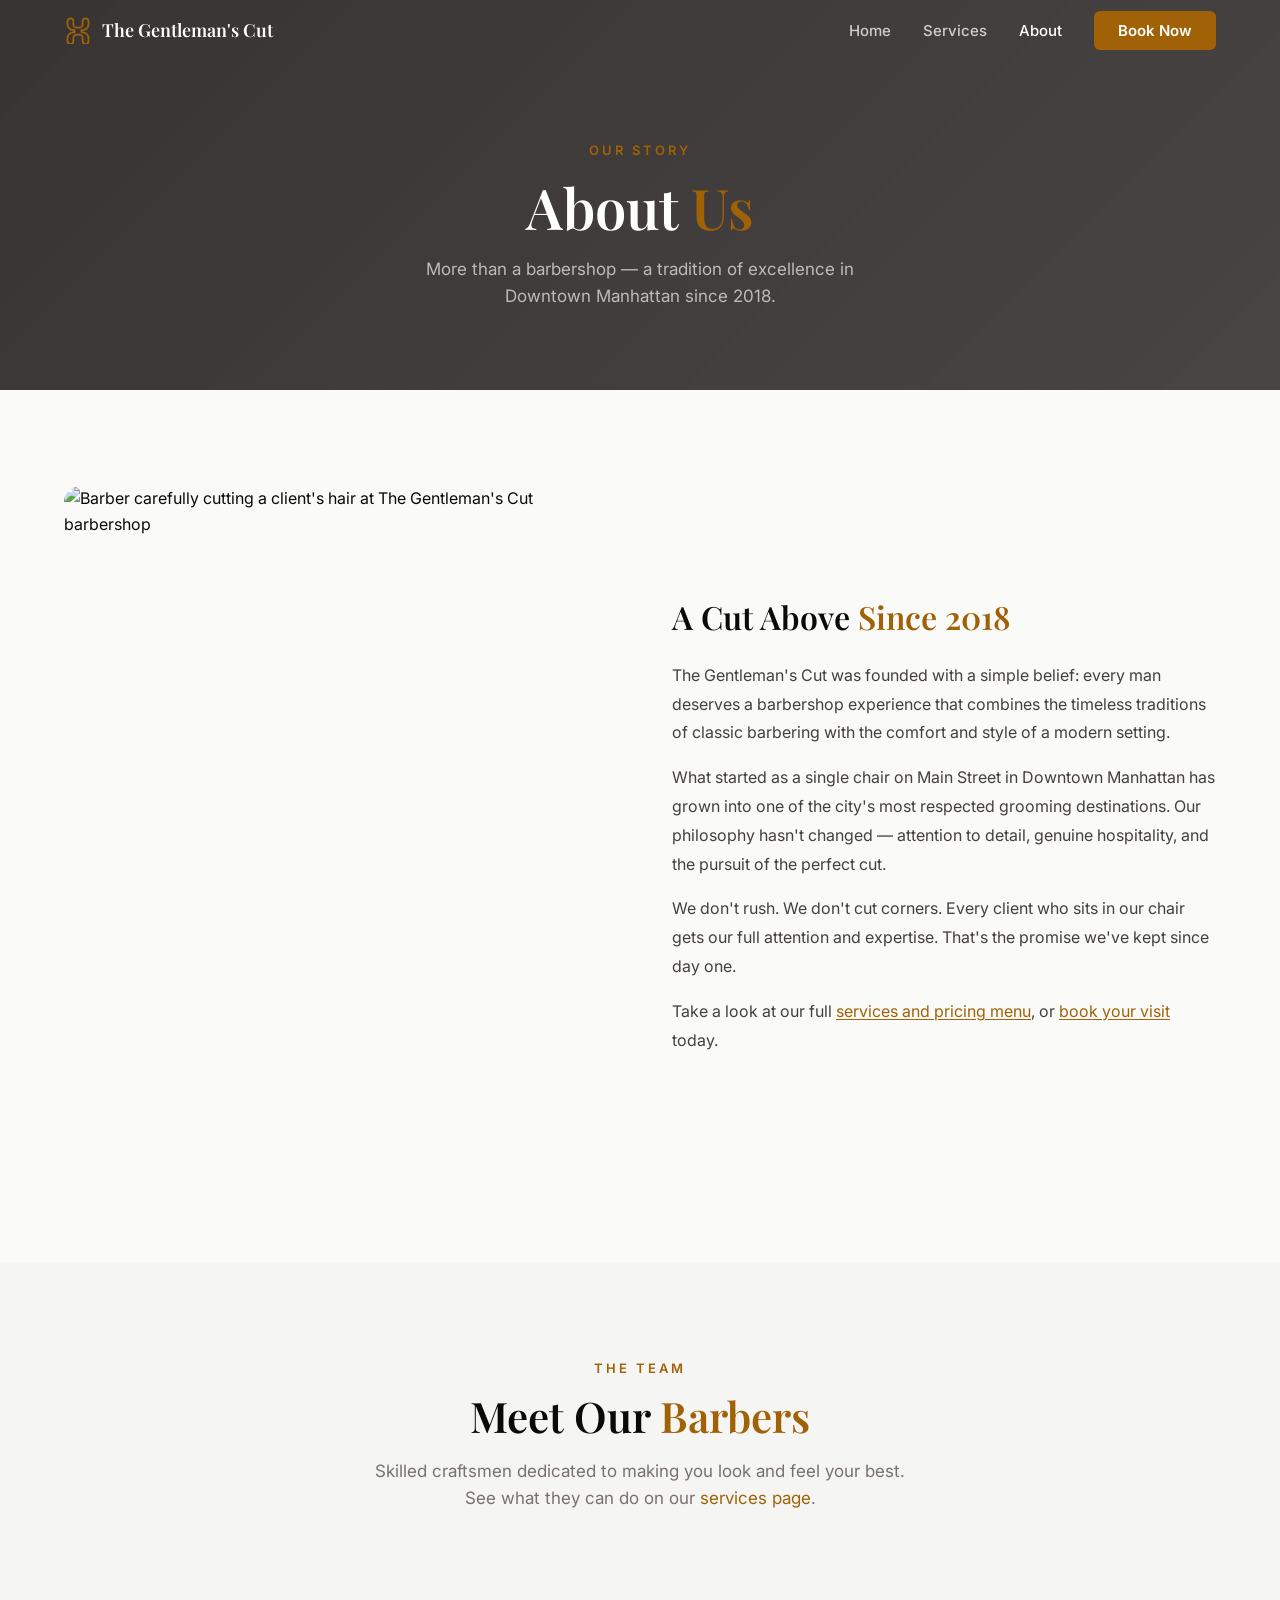
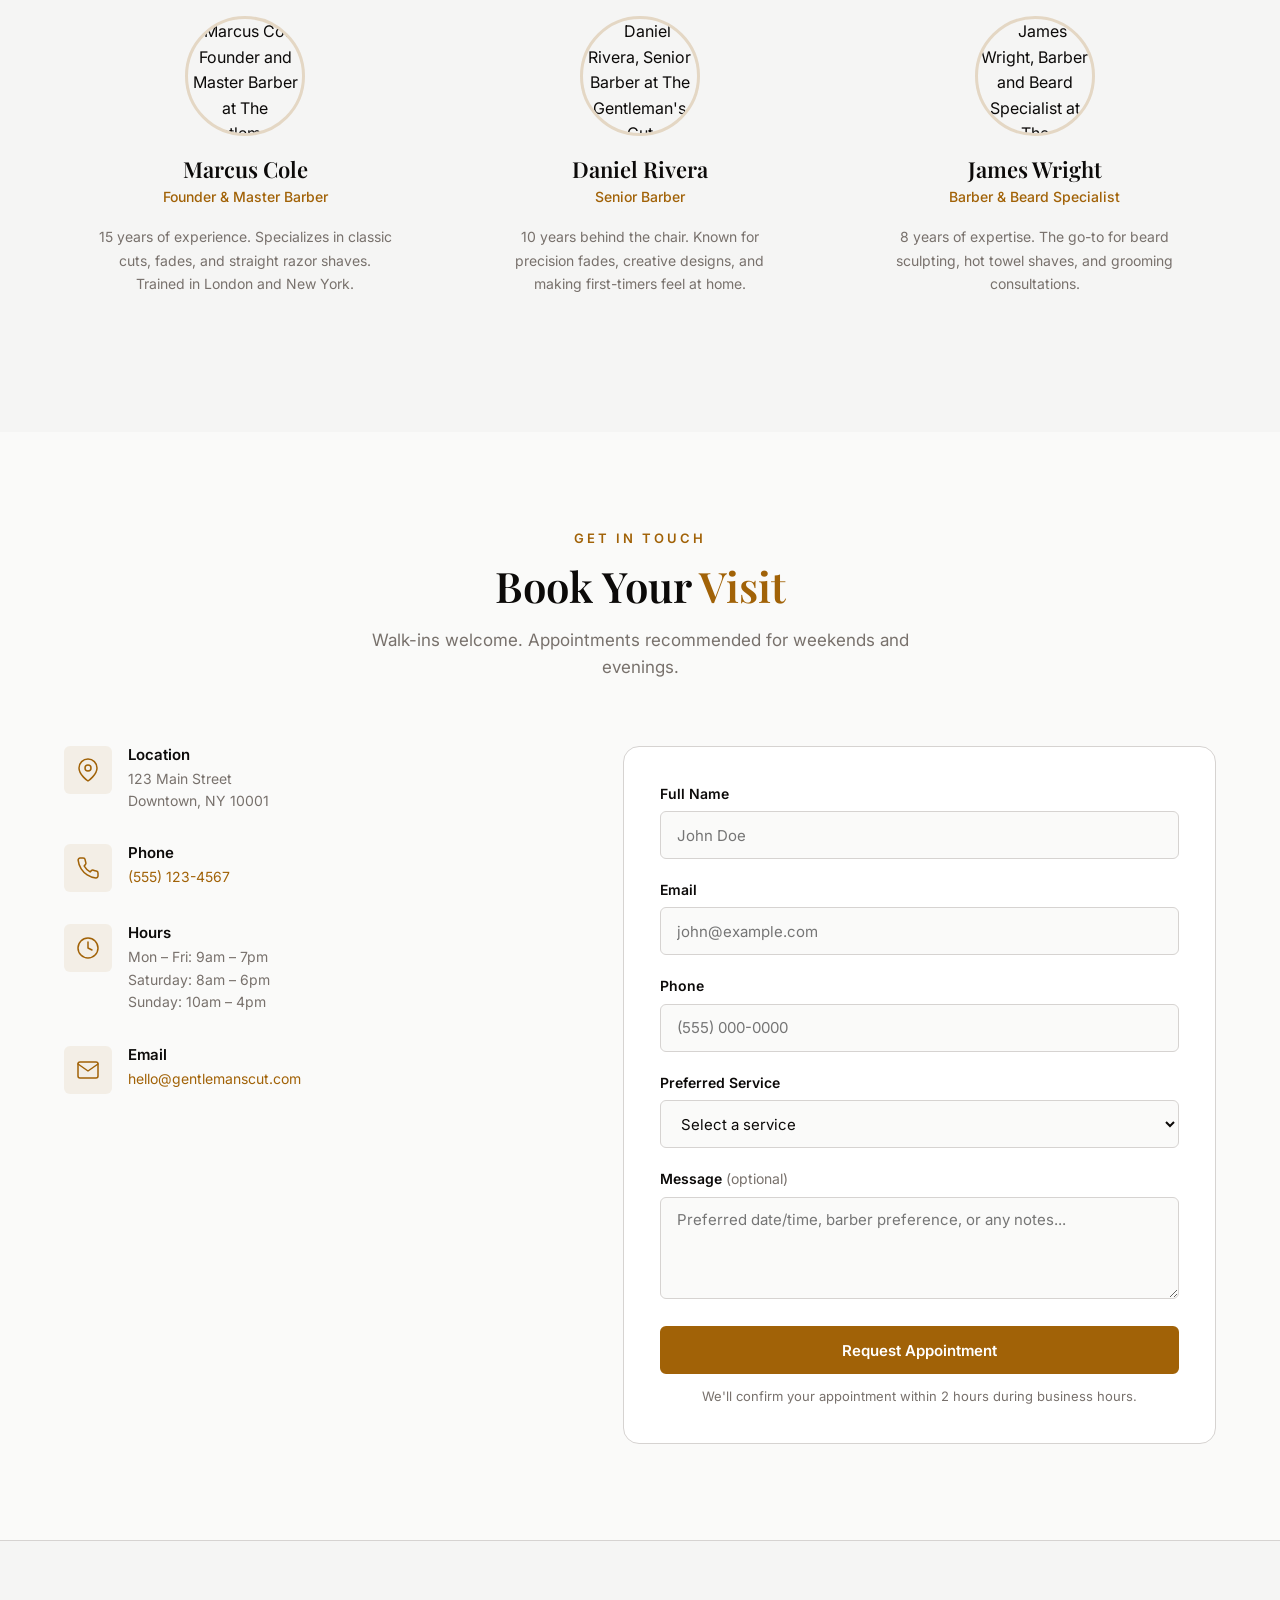
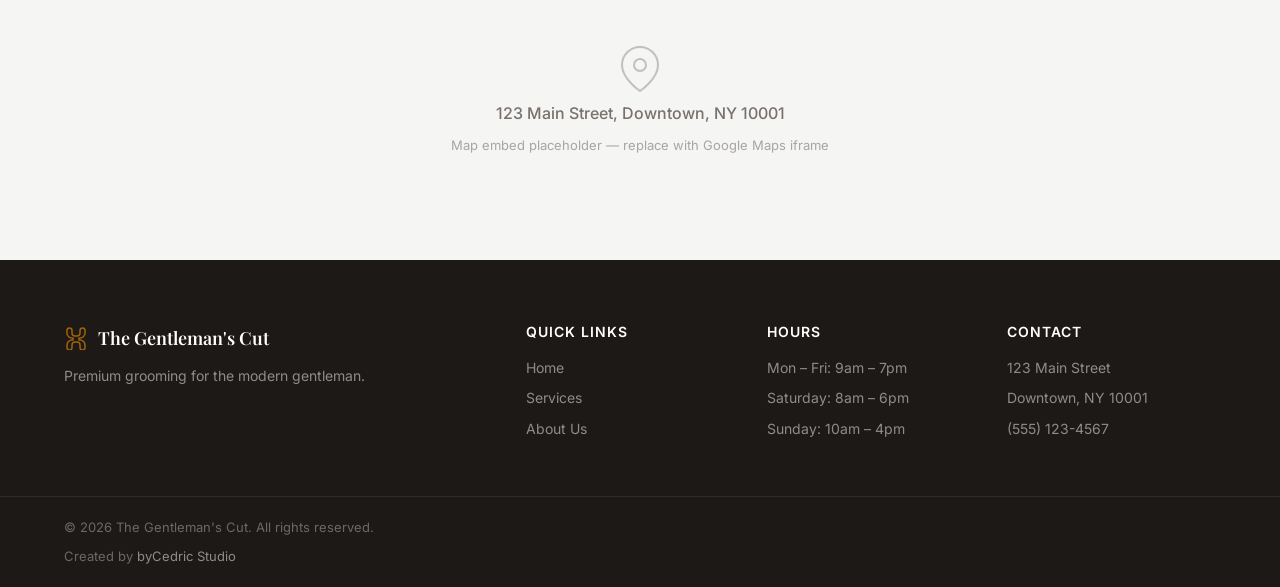
==== commit 265da89d: "Add files via upload" ====
--- a/about.html
+++ b/about.html
@@ -278,6 +278,7 @@
     <div class="footer-bottom">
       <div class="container">
         <p>&copy; 2026 The Gentleman's Cut. All rights reserved.</p>
+        <p class="footer-credit">Created by <a href="https://www.bycedric.studio/en/" target="_blank" rel="noopener">byCedric Studio</a></p>
       </div>
     </div>
   </footer>
--- a/styles.css
+++ b/styles.css
@@ -1071,6 +1071,19 @@
   color: rgba(255, 255, 255, 0.35);
 }
 
+.footer-credit {
+  margin-top: 8px;
+}
+
+.footer-credit a {
+  color: rgba(255, 255, 255, 0.5);
+  transition: color var(--transition);
+}
+
+.footer-credit a:hover {
+  color: #FFFFFF;
+}
+
 /* ============================================
    RESPONSIVE
    ============================================ */
